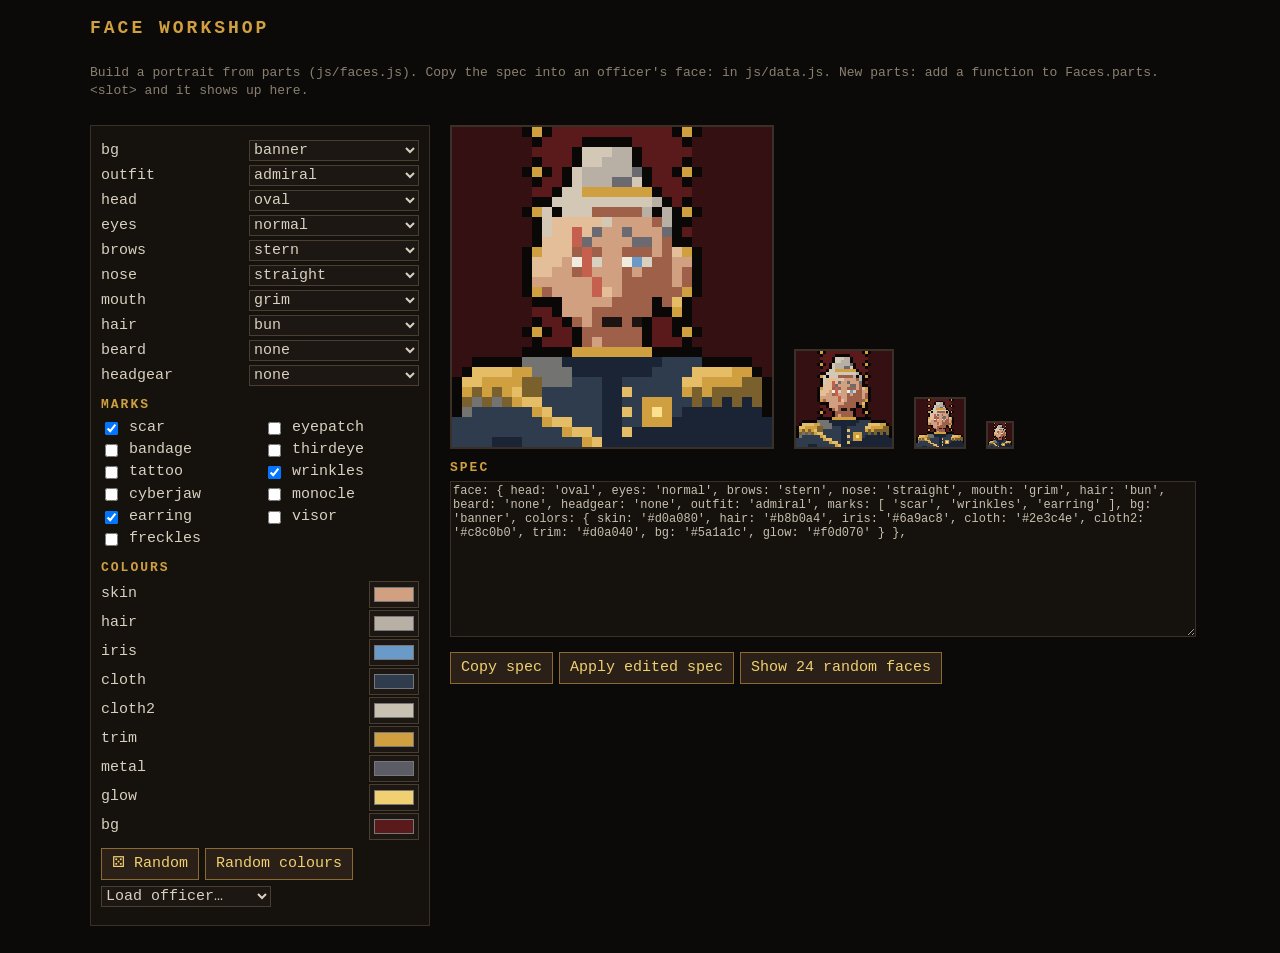
==== tools/faces/index.html @ 58bf04cf "v0.67.0: modular 32x32 face portraits (js/faces.js), officers redone as face specs, Face Workshop to" ====
<!DOCTYPE html>
<html lang="en">
<head>
<meta charset="utf-8">
<meta name="viewport" content="width=device-width, initial-scale=1">
<title>Voyager · Face Workshop</title>
<style>
  body { margin: 0; background: #0c0a08; color: #d8d0c0; font: 15px/1.35 ui-monospace, Menlo, Consolas, monospace; }
  main { display: grid; grid-template-columns: 340px 1fr; gap: 20px; padding: 16px; max-width: 1100px; margin: 0 auto; }
  h1 { font-size: 18px; letter-spacing: 3px; color: #d0a040; margin: 0 0 4px; grid-column: 1 / -1; }
  .note { color: #8a8070; font-size: 13px; grid-column: 1 / -1; margin: 0 0 6px; }
  .ctl { background: #15110d; border: 1px solid #3a3028; padding: 10px; }
  label { display: flex; justify-content: space-between; align-items: center; gap: 8px; margin: 4px 0; }
  select, input[type=color] { background: #1c1712; color: #d8d0c0; border: 1px solid #4a3e30; font: inherit; }
  select { width: 170px; }
  .marks { display: grid; grid-template-columns: 1fr 1fr; gap: 2px 8px; margin: 4px 0 8px; }
  .marks label { justify-content: flex-start; margin: 0; }
  h3 { font-size: 13px; color: #d0a040; letter-spacing: 2px; margin: 10px 0 4px; text-transform: uppercase; }
  .colors label { margin: 2px 0; }
  button { background: #2a2018; color: #f0d070; border: 1px solid #8a6a30; padding: 5px 10px; font: inherit; cursor: pointer; }
  button:hover { background: #3a2c1e; }
  .row { display: flex; gap: 6px; flex-wrap: wrap; margin: 8px 0; }
  .view { display: flex; gap: 20px; align-items: flex-end; flex-wrap: wrap; }
  .view img { image-rendering: pixelated; background: #000; border: 2px solid #3a3028; }
  textarea { width: 100%; height: 150px; background: #15110d; color: #c8c0b0; border: 1px solid #3a3028; font: 12px ui-monospace, monospace; }
  .grid { display: grid; grid-template-columns: repeat(auto-fill, 96px); gap: 8px; margin-top: 12px; }
  .grid img { width: 96px; height: 96px; image-rendering: pixelated; cursor: pointer; border: 1px solid #3a3028; }
  @media (max-width: 760px) { main { grid-template-columns: 1fr; } }
</style>
</head>
<body>
<main>
  <h1>FACE WORKSHOP</h1>
  <p class="note">Build a portrait from parts (js/faces.js). Copy the spec into an officer's <code>face:</code> in js/data.js. New parts: add a function to <code>Faces.parts.&lt;slot&gt;</code> and it shows up here.</p>
  <div class="ctl">
    <div id="slots"></div>
    <h3>Marks</h3><div class="marks" id="marks"></div>
    <h3>Colours</h3><div class="colors" id="colors"></div>
    <div class="row"><button id="rnd">⚄ Random</button><button id="rndc">Random colours</button><select id="officer"><option value="">Load officer…</option></select></div>
  </div>
  <div>
    <div class="view"><img id="big" width="320" height="320" alt=""><img id="mid" width="96" height="96" alt=""><img id="small" width="48" height="48" alt=""><img id="tiny" width="24" height="24" alt=""></div>
    <h3>Spec</h3>
    <textarea id="spec" spellcheck="false"></textarea>
    <div class="row"><button id="copy">Copy spec</button><button id="apply">Apply edited spec</button><button id="many">Show 24 random faces</button></div>
    <div class="grid" id="gallery"></div>
  </div>
</main>
<script src="../../js/data.js"></script>
<script src="../../js/faces.js"></script>
<script>
const $ = (id) => document.getElementById(id);
const P = Faces.parts, SLOTS = ['bg', 'outfit', 'head', 'eyes', 'brows', 'nose', 'mouth', 'hair', 'beard', 'headgear'];
const COLORS = { skin: '#c89a78', hair: '#3a2a20', iris: '#5a7090', cloth: '#3a3a44', cloth2: '#8a8070', trim: '#c8a040', metal: '#5c5c66', glow: '#50e0f0', bg: '#2a2026' };
const SKINS = ['#ecc8a8', '#e0b090', '#c89a78', '#a87858', '#8a5a3c', '#5e3c28', '#d8c0a8', '#b0a090'];
const HAIRS = ['#1c1410', '#3a2a20', '#6a4024', '#a06030', '#d0b080', '#c0b8b0', '#e8e0d0', '#602020', '#2a3040'];
const pick = (a) => a[Math.floor(Math.random() * a.length)];
const hsl = (h, s, l) => { const c = (1 - Math.abs(2 * l - 1)) * s, x = c * (1 - Math.abs((h / 60) % 2 - 1)), m = l - c / 2;
  const [r, g, b] = h < 60 ? [c, x, 0] : h < 120 ? [x, c, 0] : h < 180 ? [0, c, x] : h < 240 ? [0, x, c] : h < 300 ? [x, 0, c] : [c, 0, x];
  return Faces.toHex([(r + m) * 255, (g + m) * 255, (b + m) * 255]); };
let spec = JSON.parse(JSON.stringify(DATA.officers.kroll.face));

function build() {
  $('slots').innerHTML = SLOTS.map((s) => `<label>${s}<select data-slot="${s}">${Object.keys(P[s]).map((k) => `<option>${k}</option>`).join('')}</select></label>`).join('');
  $('marks').innerHTML = Object.keys(P.marks).map((k) => `<label><input type="checkbox" data-mark="${k}"> ${k}</label>`).join('');
  $('colors').innerHTML = Object.keys(COLORS).map((k) => `<label>${k}<input type="color" data-color="${k}"></label>`).join('');
  $('officer').innerHTML += Object.keys(DATA.officers).map((k) => `<option value="${k}">${DATA.officers[k].name}</option>`).join('');
  document.querySelectorAll('[data-slot]').forEach((el) => el.onchange = () => { spec[el.dataset.slot] = el.value; draw(); });
  document.querySelectorAll('[data-mark]').forEach((el) => el.onchange = () => { spec.marks = [...document.querySelectorAll('[data-mark]:checked')].map((m) => m.dataset.mark); draw(); });
  document.querySelectorAll('[data-color]').forEach((el) => el.oninput = () => { spec.colors = Object.assign({}, spec.colors, { [el.dataset.color]: el.value }); draw(); });
}
function sync() {
  document.querySelectorAll('[data-slot]').forEach((el) => { el.value = spec[el.dataset.slot] || Object.keys(P[el.dataset.slot])[0]; });
  document.querySelectorAll('[data-mark]').forEach((el) => { el.checked = (spec.marks || []).includes(el.dataset.mark); });
  document.querySelectorAll('[data-color]').forEach((el) => { el.value = (spec.colors || {})[el.dataset.color] || COLORS[el.dataset.color]; });
}
function draw() {
  const url = Faces.render(spec);
  for (const id of ['big', 'mid', 'small', 'tiny']) $(id).src = url;
  $('spec').value = 'face: ' + JSON.stringify(spec, null, 1).replace(/\n\s*/g, ' ').replace(/"(\w+)":/g, '$1:').replace(/"/g, "'") + ',';
}
function randomColors() {
  const h = Math.random() * 360;
  return { skin: pick(SKINS), hair: pick(HAIRS), iris: hsl(Math.random() * 360, 0.45, 0.5), cloth: hsl(h, 0.3, 0.2), cloth2: hsl(h, 0.15, 0.6),
    trim: pick(['#d0a040', '#b8b8c0', '#c07040', '#a03030']), metal: hsl(h, 0.08, 0.35), glow: hsl(Math.random() * 360, 0.85, 0.62), bg: hsl(Math.random() * 360, 0.35, 0.1) };
}
function randomSpec() {
  const r = (s) => pick(Object.keys(P[s]));
  return { head: r('head'), eyes: r('eyes'), brows: r('brows'), nose: r('nose'), mouth: r('mouth'), hair: r('hair'), beard: Math.random() < 0.6 ? 'none' : r('beard'),
    headgear: Math.random() < 0.5 ? 'none' : r('headgear'), outfit: r('outfit'), marks: Object.keys(P.marks).filter(() => Math.random() < 0.15), bg: r('bg'), colors: randomColors() };
}
$('rnd').onclick = () => { spec = randomSpec(); sync(); draw(); };
$('rndc').onclick = () => { spec.colors = randomColors(); sync(); draw(); };
$('officer').onchange = (e) => { if (e.target.value) { spec = JSON.parse(JSON.stringify(DATA.officers[e.target.value].face)); sync(); draw(); } };
$('copy').onclick = () => { $('spec').select(); navigator.clipboard && navigator.clipboard.writeText($('spec').value); };
$('apply').onclick = () => {
  try { spec = Function('return ({' + $('spec').value.replace(/,\s*$/, '') + '}).face')(); sync(); draw(); } catch (e) { alert('Could not read that spec: ' + e.message); }
};
$('many').onclick = () => {
  const specs = Array.from({ length: 24 }, randomSpec);
  $('gallery').innerHTML = specs.map((s, i) => `<img src="${Faces.render(s)}" data-i="${i}" title="click to edit">`).join('');
  $('gallery').querySelectorAll('img').forEach((img) => img.onclick = () => { spec = specs[+img.dataset.i]; sync(); draw(); });
};
build(); sync(); draw();
</script>
</body>
</html>
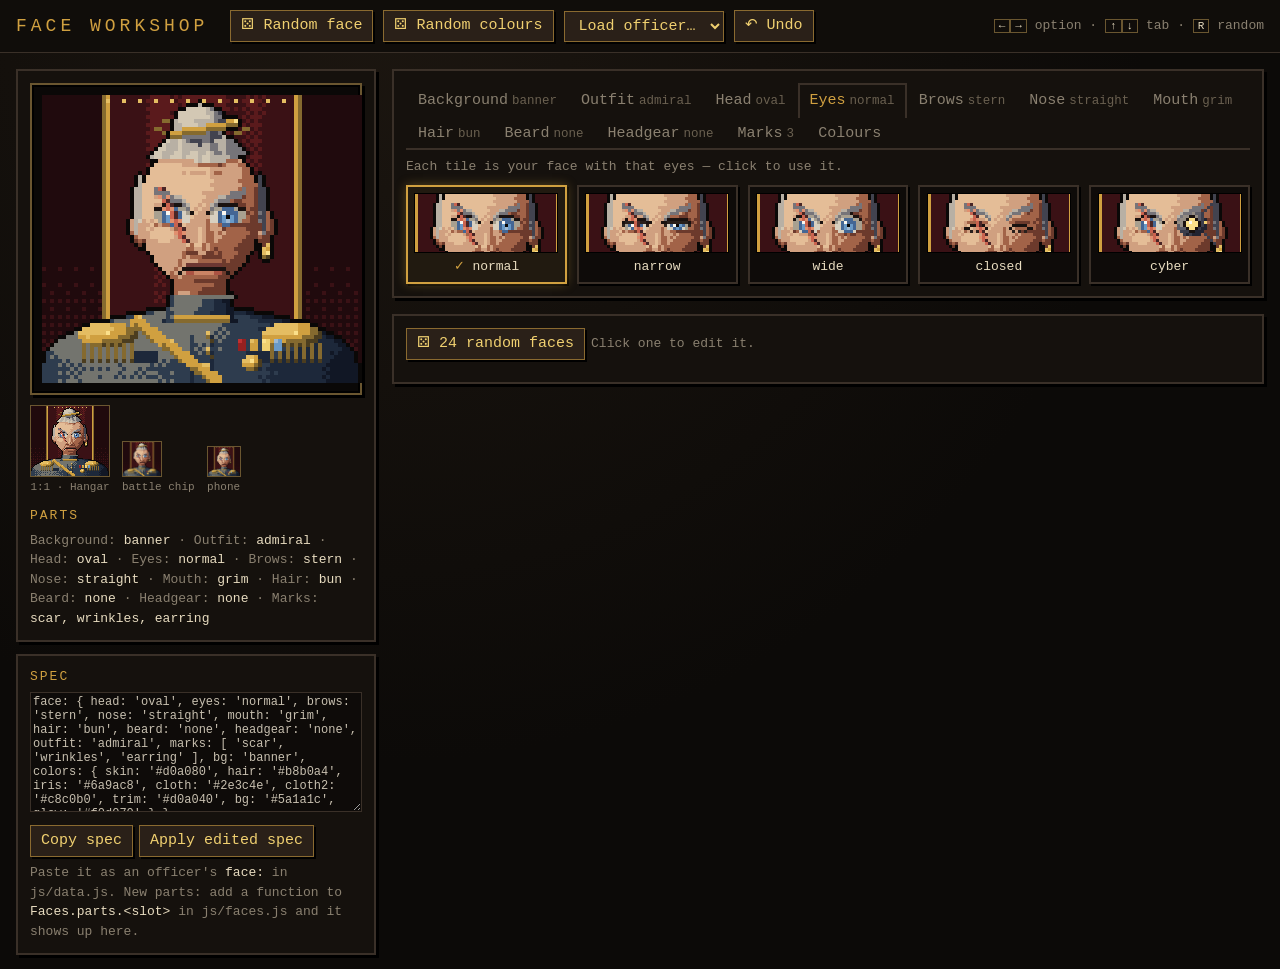
==== commit 2fcc3db8: "v0.69.0: 80x72 portraits redrawn with 4-tone dithered shading; Face Workshop reworked (picture tiles" ====
--- a/tools/faces/index.html
+++ b/tools/faces/index.html
@@ -5,103 +5,252 @@
 <meta name="viewport" content="width=device-width, initial-scale=1">
 <title>Voyager · Face Workshop</title>
 <style>
-  body { margin: 0; background: #0c0a08; color: #d8d0c0; font: 15px/1.35 ui-monospace, Menlo, Consolas, monospace; }
-  main { display: grid; grid-template-columns: 340px 1fr; gap: 20px; padding: 16px; max-width: 1100px; margin: 0 auto; }
-  h1 { font-size: 18px; letter-spacing: 3px; color: #d0a040; margin: 0 0 4px; grid-column: 1 / -1; }
-  .note { color: #8a8070; font-size: 13px; grid-column: 1 / -1; margin: 0 0 6px; }
-  .ctl { background: #15110d; border: 1px solid #3a3028; padding: 10px; }
-  label { display: flex; justify-content: space-between; align-items: center; gap: 8px; margin: 4px 0; }
-  select, input[type=color] { background: #1c1712; color: #d8d0c0; border: 1px solid #4a3e30; font: inherit; }
-  select { width: 170px; }
-  .marks { display: grid; grid-template-columns: 1fr 1fr; gap: 2px 8px; margin: 4px 0 8px; }
-  .marks label { justify-content: flex-start; margin: 0; }
-  h3 { font-size: 13px; color: #d0a040; letter-spacing: 2px; margin: 10px 0 4px; text-transform: uppercase; }
-  .colors label { margin: 2px 0; }
-  button { background: #2a2018; color: #f0d070; border: 1px solid #8a6a30; padding: 5px 10px; font: inherit; cursor: pointer; }
-  button:hover { background: #3a2c1e; }
-  .row { display: flex; gap: 6px; flex-wrap: wrap; margin: 8px 0; }
-  .view { display: flex; gap: 20px; align-items: flex-end; flex-wrap: wrap; }
-  .view img { image-rendering: pixelated; background: #000; border: 2px solid #3a3028; }
-  textarea { width: 100%; height: 150px; background: #15110d; color: #c8c0b0; border: 1px solid #3a3028; font: 12px ui-monospace, monospace; }
-  .grid { display: grid; grid-template-columns: repeat(auto-fill, 96px); gap: 8px; margin-top: 12px; }
-  .grid img { width: 96px; height: 96px; image-rendering: pixelated; cursor: pointer; border: 1px solid #3a3028; }
-  @media (max-width: 760px) { main { grid-template-columns: 1fr; } }
+  :root { --gold: #d0a040; --bone: #e8dcc0; --edge: #3a3028; --edge-hi: #6a5630; --panel: #15110d; --muted: #8a8070; }
+  * { box-sizing: border-box; }
+  body { margin: 0; background: #0c0a08 radial-gradient(circle at 30% 0, #1c1610, #0c0a08 60%) fixed; color: #d8d0c0; font: 15px/1.35 ui-monospace, Menlo, Consolas, monospace; }
+  header { display: flex; align-items: center; gap: 10px; flex-wrap: wrap; padding: 10px 16px; border-bottom: 1px solid var(--edge); background: #100d0a; position: sticky; top: 0; z-index: 5; }
+  header h1 { font-size: 18px; letter-spacing: 4px; color: var(--gold); margin: 0 12px 0 0; font-weight: normal; }
+  header .sp { flex: 1; }
+  button, select { background: #2a2018; color: #f0d070; border: 1px solid #8a6a30; padding: 5px 10px; font: inherit; cursor: pointer; box-shadow: 2px 2px 0 #000; }
+  button:hover, select:hover { background: #3a2c1e; }
+  button:active { transform: translate(1px, 1px); box-shadow: 1px 1px 0 #000; }
+  main { display: grid; grid-template-columns: 360px 1fr; gap: 16px; padding: 16px; max-width: 1280px; margin: 0 auto; }
+  .panel { background: var(--panel); border: 2px solid var(--edge); box-shadow: 3px 3px 0 #000; padding: 12px; }
+  h3 { font-size: 13px; color: var(--gold); letter-spacing: 2px; margin: 12px 0 6px; text-transform: uppercase; font-weight: normal; }
+  .left { position: sticky; top: 64px; align-self: start; display: flex; flex-direction: column; gap: 12px; }
+  .frame { padding: 10px; background: #0a0807; border: 2px solid var(--edge-hi); box-shadow: inset 0 0 0 2px #000, 3px 3px 0 #000; }
+  #big { display: block; width: 320px; height: 288px; image-rendering: pixelated; }
+  .sizes { display: flex; gap: 12px; align-items: flex-end; margin-top: 10px; }
+  .sizes figure { margin: 0; text-align: center; color: var(--muted); font-size: 11px; }
+  .sizes img { display: block; border: 1px solid var(--edge-hi); background: #000; margin-bottom: 3px; }
+  .px { image-rendering: pixelated; }
+  .summary { font-size: 13px; color: var(--muted); line-height: 1.5; }
+  .summary b { color: var(--bone); font-weight: normal; }
+  textarea { width: 100%; height: 120px; background: #0e0b09; color: #c8c0b0; border: 1px solid var(--edge); font: 12px ui-monospace, monospace; resize: vertical; }
+  .row { display: flex; gap: 6px; flex-wrap: wrap; margin-top: 6px; }
+  .tabs { display: flex; flex-wrap: wrap; gap: 0; border-bottom: 2px solid var(--edge); margin-bottom: 12px; }
+  .tab { background: none; box-shadow: none; border: 2px solid transparent; border-bottom: 0; color: var(--muted); padding: 6px 10px; margin-bottom: -2px; }
+  .tab:hover { color: var(--bone); background: #1c1712; }
+  .tab.on { color: var(--gold); border-color: var(--edge); background: var(--panel); }
+  .tab small { color: #6a6050; margin-left: 4px; }
+  .hint { color: var(--muted); font-size: 13px; margin: -4px 0 10px; }
+  .tiles { display: grid; grid-template-columns: repeat(auto-fill, minmax(150px, 1fr)); gap: 10px; }
+  .tile { background: #0e0b09; border: 2px solid var(--edge); padding: 6px; cursor: pointer; text-align: center; box-shadow: 2px 2px 0 #000; color: var(--bone); font: inherit; display: flex; flex-direction: column; align-items: center; gap: 5px; }
+  .tile:hover { border-color: var(--edge-hi); background: #17120e; }
+  .tile.on { border-color: var(--gold); background: #211a10; box-shadow: 0 0 10px rgba(208, 160, 64, .35), 2px 2px 0 #000; }
+  .tile .thumb { image-rendering: pixelated; background-repeat: no-repeat; border: 1px solid #000; }
+  .tile span { font-size: 13px; }
+  .tile.on span::before { content: '✓ '; color: var(--gold); }
+  .colors { display: grid; grid-template-columns: repeat(auto-fill, minmax(260px, 1fr)); gap: 10px; }
+  .color { background: #0e0b09; border: 2px solid var(--edge); padding: 8px; }
+  .color header { all: unset; display: flex; align-items: center; gap: 8px; margin-bottom: 6px; }
+  .color header b { color: var(--bone); font-weight: normal; flex: 1; }
+  .color input[type=color] { width: 44px; height: 26px; padding: 0; border: 1px solid var(--edge-hi); background: none; cursor: pointer; }
+  .tones { display: flex; gap: 0; }
+  .tones i { width: 14px; height: 14px; display: inline-block; }
+  .swatches { display: flex; flex-wrap: wrap; gap: 4px; }
+  .sw { width: 22px; height: 22px; border: 1px solid #000; cursor: pointer; padding: 0; box-shadow: none; }
+  .sw:hover { outline: 2px solid var(--gold); }
+  .gallery { display: grid; grid-template-columns: repeat(auto-fill, minmax(120px, 1fr)); gap: 8px; }
+  .gallery img { width: 100%; image-rendering: pixelated; cursor: pointer; border: 2px solid var(--edge); }
+  .gallery img:hover { border-color: var(--gold); }
+  kbd { border: 1px solid var(--edge-hi); padding: 0 4px; font-size: 11px; color: var(--bone); }
+  @media (max-width: 860px) {
+    main { grid-template-columns: 1fr; }
+    .left { display: contents; }
+    .left > .panel:first-child { order: 1; } .right { order: 2; } .left > .panel:last-child { order: 3; }
+    header { position: static; } header .summary { display: none; }
+    #big { width: 100%; height: auto; aspect-ratio: 80 / 72; }
+    .tiles { grid-template-columns: repeat(auto-fill, minmax(110px, 1fr)); }
+  }
 </style>
 </head>
 <body>
+<header>
+  <h1>FACE WORKSHOP</h1>
+  <button id="rnd" title="R">⚄ Random face</button>
+  <button id="rndc" title="C">⚄ Random colours</button>
+  <select id="officer"><option value="">Load officer…</option></select>
+  <button id="undo" title="Ctrl+Z">↶ Undo</button>
+  <span class="sp"></span>
+  <span class="summary"><kbd>←</kbd><kbd>→</kbd> option · <kbd>↑</kbd><kbd>↓</kbd> tab · <kbd>R</kbd> random</span>
+</header>
 <main>
-  <h1>FACE WORKSHOP</h1>
-  <p class="note">Build a portrait from parts (js/faces.js). Copy the spec into an officer's <code>face:</code> in js/data.js. New parts: add a function to <code>Faces.parts.&lt;slot&gt;</code> and it shows up here.</p>
-  <div class="ctl">
-    <div id="slots"></div>
-    <h3>Marks</h3><div class="marks" id="marks"></div>
-    <h3>Colours</h3><div class="colors" id="colors"></div>
-    <div class="row"><button id="rnd">⚄ Random</button><button id="rndc">Random colours</button><select id="officer"><option value="">Load officer…</option></select></div>
+  <div class="left">
+    <div class="panel">
+      <div class="frame"><img id="big" alt="portrait"></div>
+      <div class="sizes">
+        <figure><img id="s1" class="px" width="80" height="72" alt="">1:1 · Hangar</figure>
+        <figure><img id="s2" width="40" height="36" alt="">battle chip</figure>
+        <figure><img id="s3" width="34" height="31" alt="">phone</figure>
+      </div>
+      <h3>Parts</h3>
+      <div class="summary" id="summary"></div>
+    </div>
+    <div class="panel">
+      <h3 style="margin-top:0">Spec</h3>
+      <textarea id="spec" spellcheck="false"></textarea>
+      <div class="row"><button id="copy">Copy spec</button><button id="apply">Apply edited spec</button></div>
+      <div class="summary" style="margin-top:6px">Paste it as an officer's <b>face:</b> in js/data.js. New parts: add a function to <b>Faces.parts.&lt;slot&gt;</b> in js/faces.js and it shows up here.</div>
+    </div>
   </div>
-  <div>
-    <div class="view"><img id="big" width="320" height="320" alt=""><img id="mid" width="96" height="96" alt=""><img id="small" width="48" height="48" alt=""><img id="tiny" width="24" height="24" alt=""></div>
-    <h3>Spec</h3>
-    <textarea id="spec" spellcheck="false"></textarea>
-    <div class="row"><button id="copy">Copy spec</button><button id="apply">Apply edited spec</button><button id="many">Show 24 random faces</button></div>
-    <div class="grid" id="gallery"></div>
+  <div class="right">
+    <div class="panel">
+      <div class="tabs" id="tabs"></div>
+      <div class="hint" id="hint"></div>
+      <div id="pane"></div>
+    </div>
+    <div class="panel" style="margin-top:16px">
+      <div class="row" style="margin:0 0 10px"><button id="many">⚄ 24 random faces</button><span class="summary" style="align-self:center">Click one to edit it.</span></div>
+      <div class="gallery" id="gallery"></div>
+    </div>
   </div>
 </main>
 <script src="../../js/data.js"></script>
 <script src="../../js/faces.js"></script>
 <script>
 const $ = (id) => document.getElementById(id);
-const P = Faces.parts, SLOTS = ['bg', 'outfit', 'head', 'eyes', 'brows', 'nose', 'mouth', 'hair', 'beard', 'headgear'];
+const P = Faces.parts, W = Faces.W, H = Faces.H;
 const COLORS = { skin: '#c89a78', hair: '#3a2a20', iris: '#5a7090', cloth: '#3a3a44', cloth2: '#8a8070', trim: '#c8a040', metal: '#5c5c66', glow: '#50e0f0', bg: '#2a2026' };
-const SKINS = ['#ecc8a8', '#e0b090', '#c89a78', '#a87858', '#8a5a3c', '#5e3c28', '#d8c0a8', '#b0a090'];
-const HAIRS = ['#1c1410', '#3a2a20', '#6a4024', '#a06030', '#d0b080', '#c0b8b0', '#e8e0d0', '#602020', '#2a3040'];
+const COLOR_INFO = { skin: 'Skin', hair: 'Hair and brows', iris: 'Eyes', cloth: 'Clothing', cloth2: 'Shirt, bandages', trim: 'Trim, gold, jewellery', metal: 'Metal, armour, implants', glow: 'Glow: lights, tattoos, gems', bg: 'Background' };
+const PRESETS = {
+  skin: ['#f0d0b4', '#ecc8a8', '#e0b090', '#d0a080', '#c89a78', '#b08870', '#a87858', '#8a5a3c', '#6e4630', '#5e3c28', '#d8c0a8', '#b0a090', '#a0b0a0', '#9890b0'],
+  hair: ['#1c1410', '#3a2a20', '#6a4024', '#a06030', '#c08040', '#d0b080', '#c0b8b0', '#e8e0d0', '#602020', '#2a3040', '#405030'],
+  iris: ['#5a7090', '#6a9ac8', '#4a7a40', '#7a5030', '#3a3a3a', '#50e0f0', '#f0a0ff', '#e04030', '#d0b040'],
+  cloth: ['#2e3c4e', '#3a3a44', '#26262e', '#3a2a2a', '#2a3a2a', '#4a2458', '#5a1a1c', '#4a4030', '#202830'],
+  cloth2: ['#c8c0b0', '#d8d0b8', '#8a8070', '#6a6a74', '#a89878'],
+  trim: ['#d0a040', '#b8b8c0', '#c07040', '#a03030', '#50a0c0'],
+  metal: ['#5c5c66', '#3a3a44', '#7a6a50', '#4a5a6a', '#6a3a30'],
+  glow: ['#50e0f0', '#f0d070', '#e890ff', '#60f080', '#ff5040', '#f0f0ff'],
+  bg: ['#2a2026', '#5a1a1c', '#0c1018', '#24122c', '#1a2a1a', '#2a2418', '#101418', '#3a2a10'],
+};
+// What a tab's thumbnails zoom in on (art pixels: x, y, w, h), so small parts are easy to compare.
+const TABS = [
+  { slot: 'bg', name: 'Background', crop: null },
+  { slot: 'outfit', name: 'Outfit', crop: [0, 36, 80, 36] },
+  { slot: 'head', name: 'Head', crop: [10, 4, 60, 56] },
+  { slot: 'eyes', name: 'Eyes', crop: [16, 20, 48, 20] },
+  { slot: 'brows', name: 'Brows', crop: [16, 18, 48, 20] },
+  { slot: 'nose', name: 'Nose', crop: [24, 26, 32, 22] },
+  { slot: 'mouth', name: 'Mouth', crop: [24, 36, 32, 22] },
+  { slot: 'hair', name: 'Hair', crop: [4, 0, 72, 60] },
+  { slot: 'beard', name: 'Beard', crop: [14, 30, 52, 32] },
+  { slot: 'headgear', name: 'Headgear', crop: [4, 0, 72, 60] },
+  { slot: 'marks', name: 'Marks', crop: [8, 2, 64, 58], multi: true },
+  { slot: 'colors', name: 'Colours' },
+];
+const HINTS = {
+  marks: 'Marks stack: click to add or remove one. Each tile shows your face wearing that mark.',
+  colors: 'Every colour makes four tones (deep, shadow, base, light). Click a swatch or pick your own.',
+};
 const pick = (a) => a[Math.floor(Math.random() * a.length)];
+const clone = (o) => JSON.parse(JSON.stringify(o));
 const hsl = (h, s, l) => { const c = (1 - Math.abs(2 * l - 1)) * s, x = c * (1 - Math.abs((h / 60) % 2 - 1)), m = l - c / 2;
   const [r, g, b] = h < 60 ? [c, x, 0] : h < 120 ? [x, c, 0] : h < 180 ? [0, c, x] : h < 240 ? [0, x, c] : h < 300 ? [x, 0, c] : [c, 0, x];
   return Faces.toHex([(r + m) * 255, (g + m) * 255, (b + m) * 255]); };
-let spec = JSON.parse(JSON.stringify(DATA.officers.kroll.face));
-
-function build() {
-  $('slots').innerHTML = SLOTS.map((s) => `<label>${s}<select data-slot="${s}">${Object.keys(P[s]).map((k) => `<option>${k}</option>`).join('')}</select></label>`).join('');
-  $('marks').innerHTML = Object.keys(P.marks).map((k) => `<label><input type="checkbox" data-mark="${k}"> ${k}</label>`).join('');
-  $('colors').innerHTML = Object.keys(COLORS).map((k) => `<label>${k}<input type="color" data-color="${k}"></label>`).join('');
-  $('officer').innerHTML += Object.keys(DATA.officers).map((k) => `<option value="${k}">${DATA.officers[k].name}</option>`).join('');
-  document.querySelectorAll('[data-slot]').forEach((el) => el.onchange = () => { spec[el.dataset.slot] = el.value; draw(); });
-  document.querySelectorAll('[data-mark]').forEach((el) => el.onchange = () => { spec.marks = [...document.querySelectorAll('[data-mark]:checked')].map((m) => m.dataset.mark); draw(); });
-  document.querySelectorAll('[data-color]').forEach((el) => el.oninput = () => { spec.colors = Object.assign({}, spec.colors, { [el.dataset.color]: el.value }); draw(); });
-}
-function sync() {
-  document.querySelectorAll('[data-slot]').forEach((el) => { el.value = spec[el.dataset.slot] || Object.keys(P[el.dataset.slot])[0]; });
-  document.querySelectorAll('[data-mark]').forEach((el) => { el.checked = (spec.marks || []).includes(el.dataset.mark); });
-  document.querySelectorAll('[data-color]').forEach((el) => { el.value = (spec.colors || {})[el.dataset.color] || COLORS[el.dataset.color]; });
-}
+
+let spec = clone(DATA.officers.kroll.face), tab = 'eyes';
+const history = [];
+const set = (fn) => { history.push(clone(spec)); if (history.length > 60) history.shift(); fn(); draw(); };
+const val = (slot) => spec[slot] || Object.keys(P[slot])[0];
+
+// a tile showing the face (or a crop of it), scaled up in whole pixels
+function thumb(url, crop, maxW) {
+  const [x, y, w, h] = crop || [0, 0, W, H];
+  const k = Math.max(1, Math.floor(maxW / w));
+  return `<div class="thumb" style="width:${w * k}px;height:${h * k}px;background-image:url(${url});background-size:${W * k}px ${H * k}px;background-position:-${x * k}px -${y * k}px"></div>`;
+}
+
+function drawTabs() {
+  $('tabs').innerHTML = TABS.map((t) => {
+    const cur = t.slot === 'colors' ? '' : t.multi ? (spec.marks || []).length || '' : val(t.slot);
+    return `<button class="tab ${t.slot === tab ? 'on' : ''}" data-tab="${t.slot}">${t.name}${cur !== '' ? `<small>${cur}</small>` : ''}</button>`;
+  }).join('');
+  $('tabs').querySelectorAll('[data-tab]').forEach((b) => b.onclick = () => { tab = b.dataset.tab; drawPane(); drawTabs(); });
+}
+
+function drawPane() {
+  const t = TABS.find((x) => x.slot === tab);
+  $('hint').textContent = HINTS[tab] || `Each tile is your face with that ${t.name.toLowerCase()} — click to use it.`;
+  const tileW = window.innerWidth < 860 ? 100 : 150;
+  if (tab === 'colors') {
+    $('pane').innerHTML = `<div class="colors">${Object.keys(COLORS).map((k) => {
+      const c = (spec.colors || {})[k] || COLORS[k];
+      return `<div class="color"><header><b>${COLOR_INFO[k]}</b><span class="tones">${Faces.tones(c).map((t) => `<i style="background:${t}"></i>`).join('')}</span>
+        <input type="color" data-color="${k}" value="${c}"></header>
+        <div class="swatches">${(PRESETS[k] || []).map((s) => `<button class="sw" data-sw="${k}" data-v="${s}" style="background:${s}" title="${s}"></button>`).join('')}</div></div>`;
+    }).join('')}</div><div class="row" style="margin-top:10px"><button id="rndc2">⚄ Random colours</button><button id="defc">Reset to defaults</button></div>`;
+    $('pane').querySelectorAll('[data-color]').forEach((el) => { el.onchange = () => set(() => { spec.colors = Object.assign({}, spec.colors, { [el.dataset.color]: el.value }); }); });
+    $('pane').querySelectorAll('[data-sw]').forEach((el) => { el.onclick = () => set(() => { spec.colors = Object.assign({}, spec.colors, { [el.dataset.sw]: el.dataset.v }); }); });
+    $('rndc2').onclick = () => set(() => { spec.colors = randomColors(); });
+    $('defc').onclick = () => set(() => { spec.colors = {}; });
+    return;
+  }
+  const names = Object.keys(P[t.slot]);
+  $('pane').innerHTML = `<div class="tiles">${names.map((n) => {
+    let s = clone(spec), on;
+    if (t.multi) { const has = (s.marks || []).includes(n); on = has; s.marks = has ? s.marks.filter((m) => m !== n) : [...(s.marks || []), n]; if (has) s = clone(spec); }
+    else { on = val(t.slot) === n; s[t.slot] = n; }
+    return `<button class="tile ${on ? 'on' : ''}" data-opt="${n}">${thumb(Faces.render(s), t.crop, tileW)}<span>${n}</span></button>`;
+  }).join('')}</div>`;
+  $('pane').querySelectorAll('[data-opt]').forEach((b) => b.onclick = () => choose(t, b.dataset.opt));
+}
+
+function choose(t, n) {
+  set(() => {
+    if (t.multi) { const m = spec.marks || []; spec.marks = m.includes(n) ? m.filter((x) => x !== n) : [...m, n]; }
+    else spec[t.slot] = n;
+  });
+}
+
 function draw() {
   const url = Faces.render(spec);
-  for (const id of ['big', 'mid', 'small', 'tiny']) $(id).src = url;
+  for (const id of ['big', 's1', 's2', 's3']) $(id).src = url;
+  $('summary').innerHTML = TABS.filter((t) => t.slot !== 'colors').map((t) => `${t.name}: <b>${t.multi ? (spec.marks || []).join(', ') || '—' : val(t.slot)}</b>`).join(' · ');
   $('spec').value = 'face: ' + JSON.stringify(spec, null, 1).replace(/\n\s*/g, ' ').replace(/"(\w+)":/g, '$1:').replace(/"/g, "'") + ',';
-}
+  drawTabs(); drawPane();
+}
+
 function randomColors() {
   const h = Math.random() * 360;
-  return { skin: pick(SKINS), hair: pick(HAIRS), iris: hsl(Math.random() * 360, 0.45, 0.5), cloth: hsl(h, 0.3, 0.2), cloth2: hsl(h, 0.15, 0.6),
-    trim: pick(['#d0a040', '#b8b8c0', '#c07040', '#a03030']), metal: hsl(h, 0.08, 0.35), glow: hsl(Math.random() * 360, 0.85, 0.62), bg: hsl(Math.random() * 360, 0.35, 0.1) };
+  return { skin: pick(PRESETS.skin), hair: pick(PRESETS.hair), iris: hsl(Math.random() * 360, 0.45, 0.5), cloth: hsl(h, 0.3, 0.2), cloth2: hsl(h, 0.15, 0.6),
+    trim: pick(PRESETS.trim), metal: hsl(h, 0.08, 0.35), glow: hsl(Math.random() * 360, 0.85, 0.62), bg: hsl(Math.random() * 360, 0.35, 0.1) };
 }
 function randomSpec() {
   const r = (s) => pick(Object.keys(P[s]));
   return { head: r('head'), eyes: r('eyes'), brows: r('brows'), nose: r('nose'), mouth: r('mouth'), hair: r('hair'), beard: Math.random() < 0.6 ? 'none' : r('beard'),
-    headgear: Math.random() < 0.5 ? 'none' : r('headgear'), outfit: r('outfit'), marks: Object.keys(P.marks).filter(() => Math.random() < 0.15), bg: r('bg'), colors: randomColors() };
-}
-$('rnd').onclick = () => { spec = randomSpec(); sync(); draw(); };
-$('rndc').onclick = () => { spec.colors = randomColors(); sync(); draw(); };
-$('officer').onchange = (e) => { if (e.target.value) { spec = JSON.parse(JSON.stringify(DATA.officers[e.target.value].face)); sync(); draw(); } };
-$('copy').onclick = () => { $('spec').select(); navigator.clipboard && navigator.clipboard.writeText($('spec').value); };
+    headgear: Math.random() < 0.5 ? 'none' : r('headgear'), outfit: r('outfit'), marks: Object.keys(P.marks).filter(() => Math.random() < 0.12), bg: r('bg'), colors: randomColors() };
+}
+
+$('officer').innerHTML += Object.keys(DATA.officers).map((k) => `<option value="${k}">${DATA.officers[k].name}</option>`).join('');
+$('rnd').onclick = () => set(() => { spec = randomSpec(); });
+$('rndc').onclick = () => set(() => { spec.colors = randomColors(); });
+$('undo').onclick = () => { if (history.length) { spec = history.pop(); draw(); } };
+$('officer').onchange = (e) => { if (e.target.value) set(() => { spec = clone(DATA.officers[e.target.value].face); }); e.target.value = ''; };
+$('copy').onclick = () => { $('spec').select(); navigator.clipboard && navigator.clipboard.writeText($('spec').value); $('copy').textContent = 'Copied ✓'; setTimeout(() => { $('copy').textContent = 'Copy spec'; }, 1200); };
 $('apply').onclick = () => {
-  try { spec = Function('return ({' + $('spec').value.replace(/,\s*$/, '') + '}).face')(); sync(); draw(); } catch (e) { alert('Could not read that spec: ' + e.message); }
+  try { const s = Function('return ({' + $('spec').value.replace(/,\s*$/, '') + '}).face')(); set(() => { spec = s; }); } catch (e) { alert('Could not read that spec: ' + e.message); }
 };
 $('many').onclick = () => {
   const specs = Array.from({ length: 24 }, randomSpec);
   $('gallery').innerHTML = specs.map((s, i) => `<img src="${Faces.render(s)}" data-i="${i}" title="click to edit">`).join('');
-  $('gallery').querySelectorAll('img').forEach((img) => img.onclick = () => { spec = specs[+img.dataset.i]; sync(); draw(); });
-};
-build(); sync(); draw();
+  $('gallery').querySelectorAll('img').forEach((img) => img.onclick = () => { set(() => { spec = specs[+img.dataset.i]; }); window.scrollTo({ top: 0, behavior: 'smooth' }); });
+};
+// keyboard: ← → step through the current tab's options, ↑ ↓ change tab, R random, C colours, Ctrl+Z undo
+document.addEventListener('keydown', (e) => {
+  if (e.target.matches('textarea, input, select')) return;
+  const ti = TABS.findIndex((t) => t.slot === tab), t = TABS[ti];
+  if ((e.ctrlKey || e.metaKey) && e.key === 'z') { $('undo').click(); e.preventDefault(); return; }
+  if (e.key === 'ArrowUp' || e.key === 'ArrowDown') { tab = TABS[(ti + (e.key === 'ArrowDown' ? 1 : TABS.length - 1)) % TABS.length].slot; drawTabs(); drawPane(); e.preventDefault(); return; }
+  if ((e.key === 'ArrowLeft' || e.key === 'ArrowRight') && !t.multi && t.slot !== 'colors') {
+    const names = Object.keys(P[t.slot]), i = names.indexOf(val(t.slot));
+    choose(t, names[(i + (e.key === 'ArrowRight' ? 1 : names.length - 1)) % names.length]); e.preventDefault(); return;
+  }
+  if (e.key === 'r' || e.key === 'R') $('rnd').click();
+  if (e.key === 'c' || e.key === 'C') $('rndc').click();
+});
+let rs; window.addEventListener('resize', () => { clearTimeout(rs); rs = setTimeout(drawPane, 150); });
+draw();
 </script>
 </body>
 </html>
